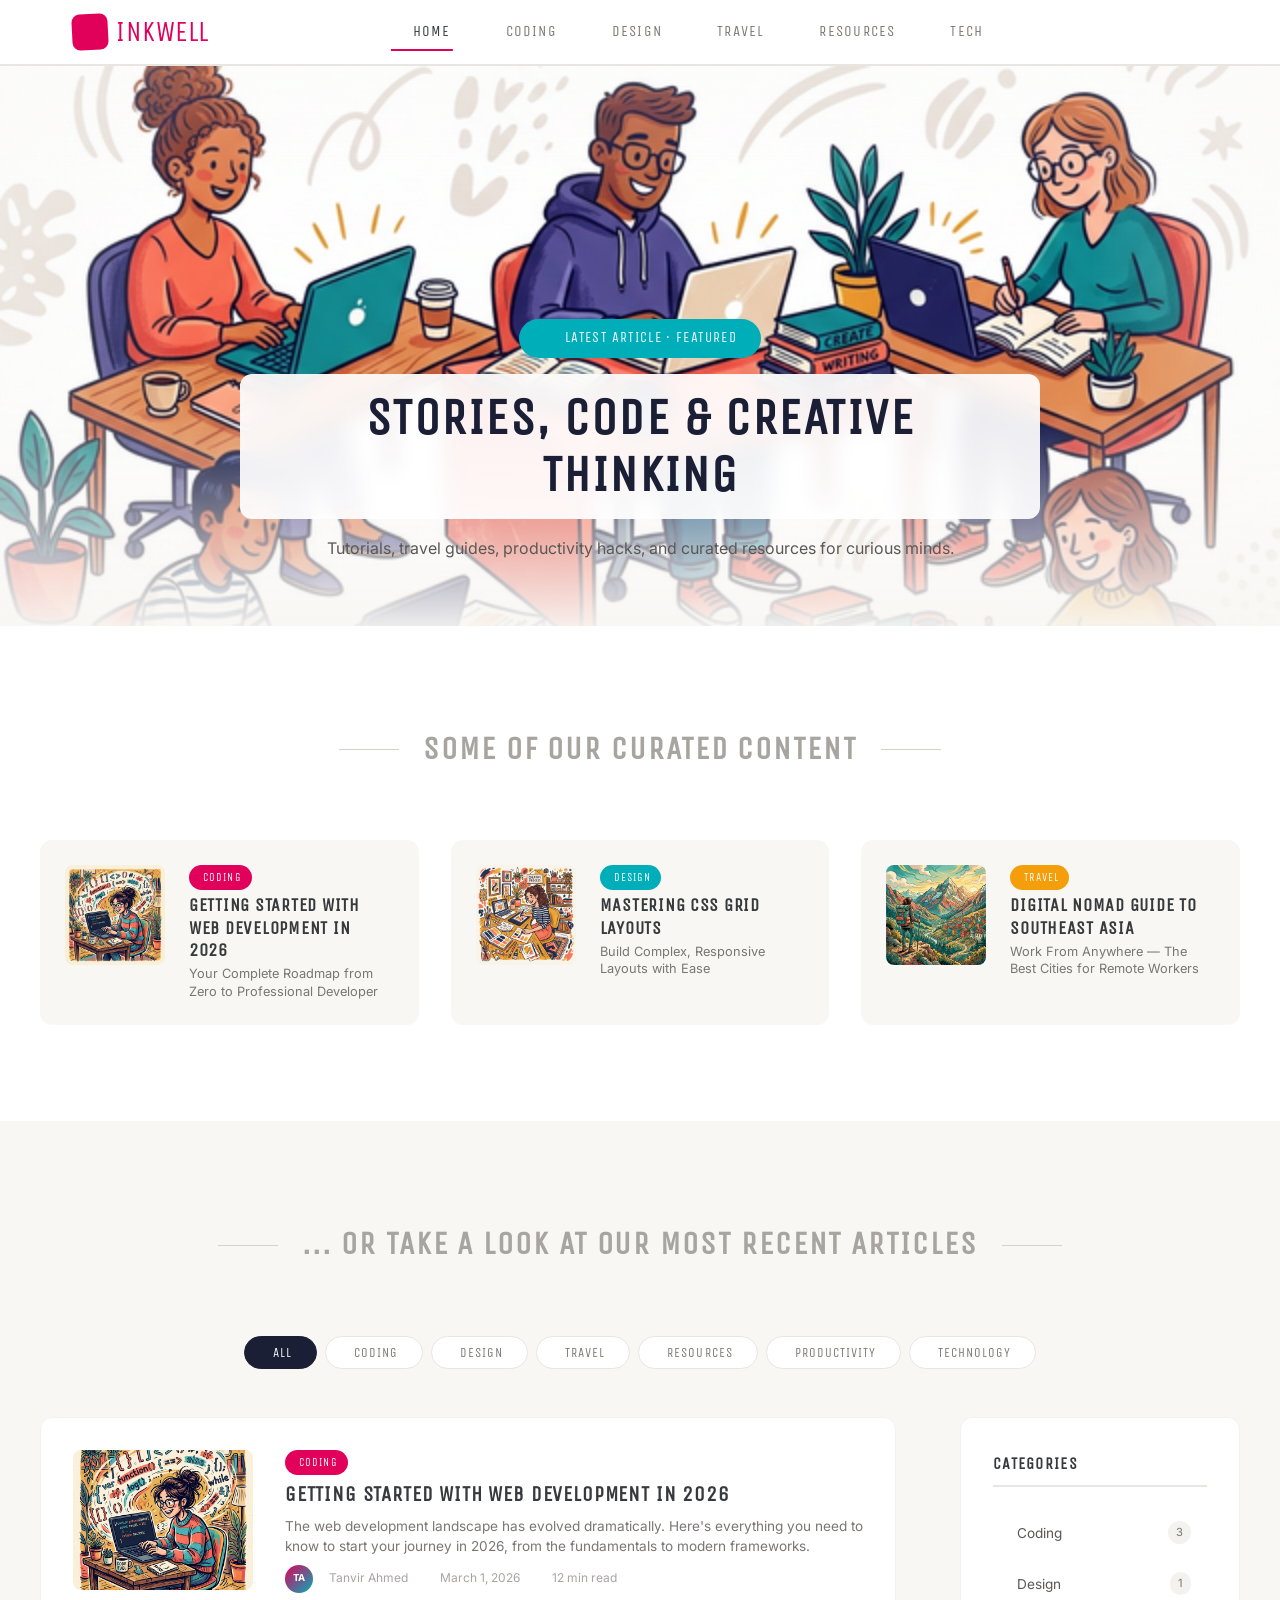
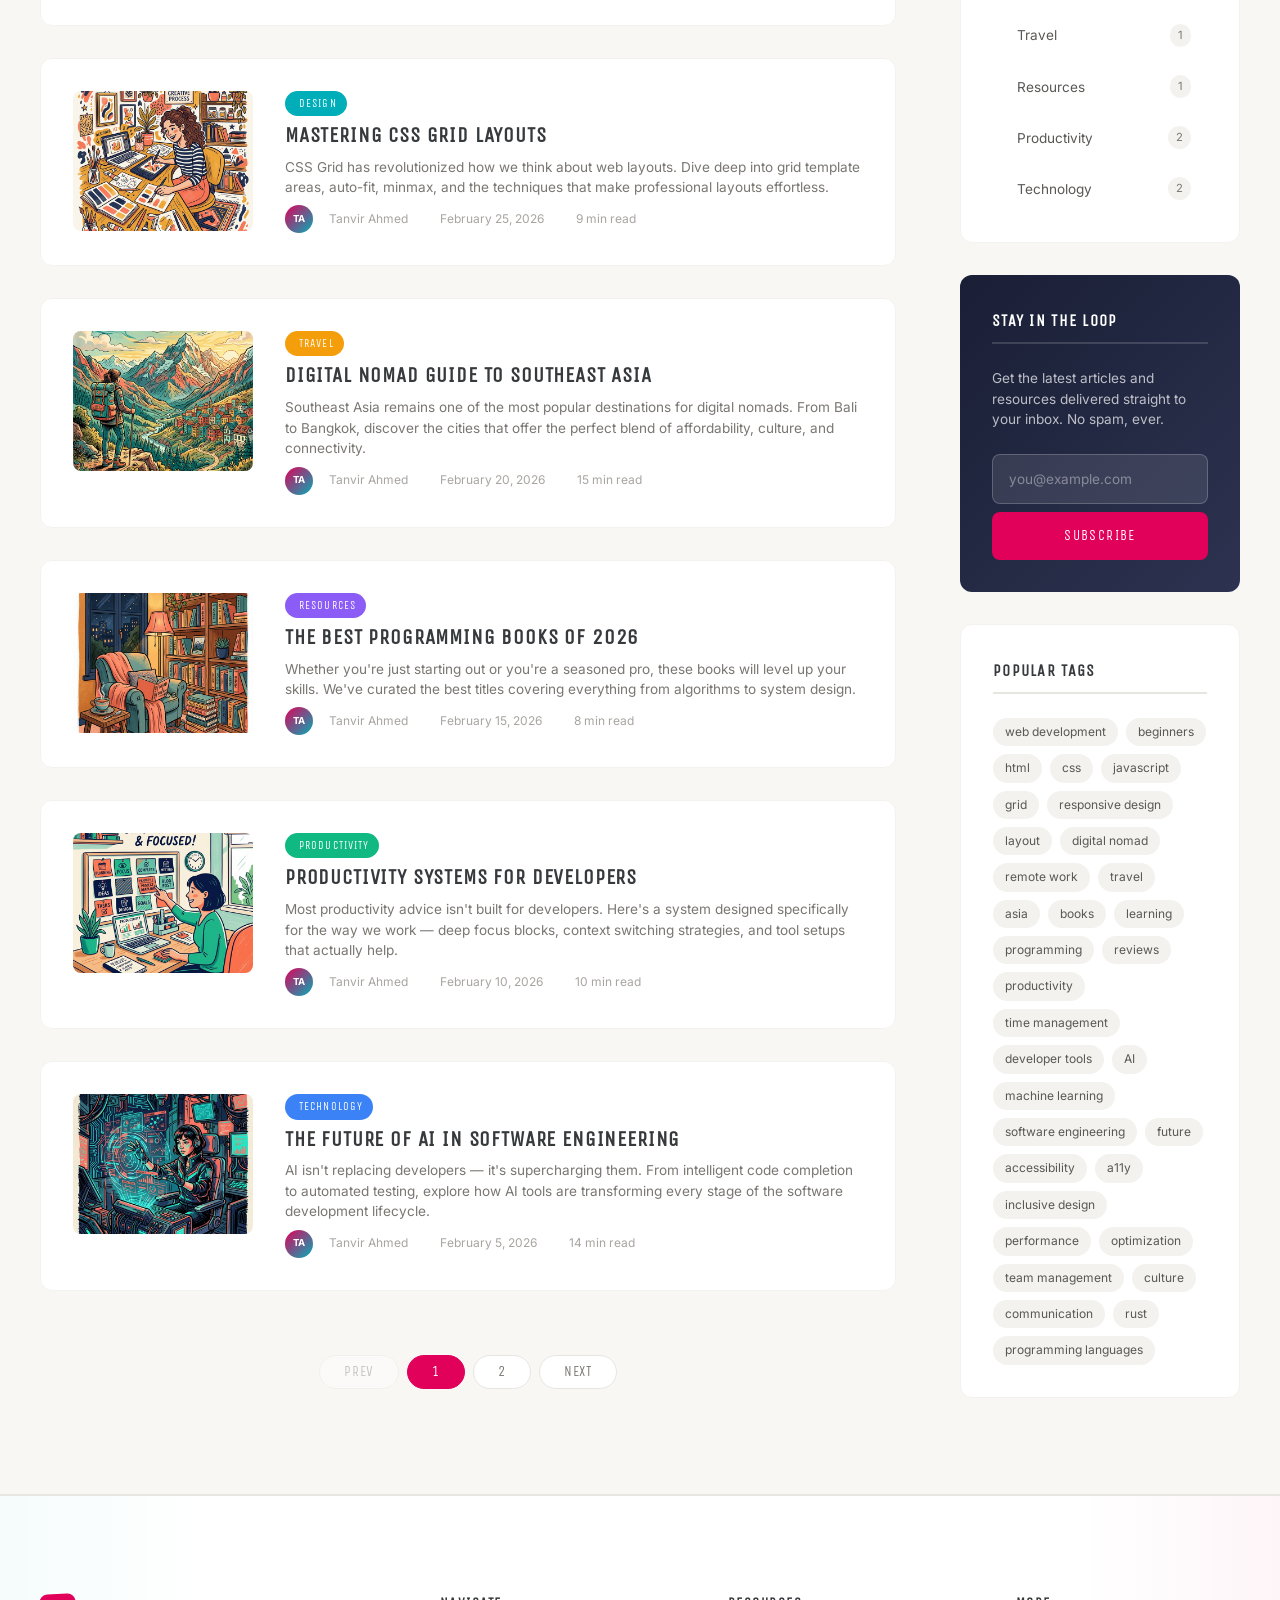
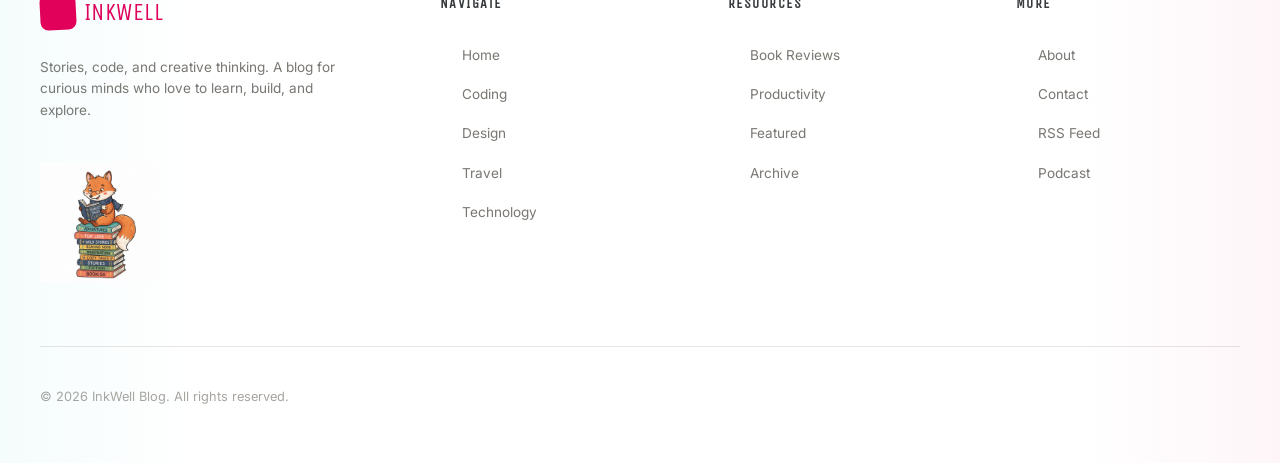
==== index.html @ 8fa5e1f5 "feat: scaffold new blog project, adding core files, assets, configuration, and initial markdown post" ====
<!DOCTYPE html>
<html lang="en">
<head>
  <meta charset="UTF-8">
  <meta name="viewport" content="width=device-width, initial-scale=1.0">
  <title>InkWell — Stories, Code & Creative Thinking</title>
  <meta name="description" content="A blog about web development, design, technology, and the creative life. Dive into tutorials, travel guides, productivity hacks, and curated resources.">
  <meta name="author" content="Tanvir Ahmed">
  
  <!-- Open Graph -->
  <meta property="og:title" content="InkWell — Stories, Code & Creative Thinking">
  <meta property="og:description" content="A blog about web development, design, technology, and the creative life.">
  <meta property="og:type" content="website">
  <meta property="og:image" content="assets/images/hero-illustration.png">

  <!-- Fonts -->
  <link rel="preconnect" href="https://fonts.googleapis.com">
  <link rel="preconnect" href="https://fonts.gstatic.com" crossorigin>

  <!-- Lucide Icons -->
  <script src="https://unpkg.com/lucide@latest"></script>

  <!-- Styles -->
  <link rel="stylesheet" href="css/style.css">
</head>
<body>

  <!-- Reading Progress Bar -->
  <div class="reading-progress" id="reading-progress"></div>

  <!-- Skip Navigation -->
  <a href="#main-content" class="skip-nav">Skip to content</a>

  <!-- ================================================================
       HEADER
       ================================================================ -->
  <header class="site-header" id="site-header">
    <div class="header-inner">
      <!-- Logo -->
      <a href="#" class="logo" aria-label="InkWell Home">
        <span class="logo-icon"><i data-lucide="pen-tool" style="width:18px;height:18px;"></i></span>
        InkWell
      </a>

      <!-- Desktop Navigation -->
      <nav class="main-nav" id="main-nav" aria-label="Main navigation">
        <a href="#" class="nav-link active" data-nav="home">
          <i data-lucide="home" style="width:15px;height:15px;"></i>
          Home
        </a>
        <a href="#" class="nav-link" data-nav="coding">
          <i data-lucide="code-2" style="width:15px;height:15px;"></i>
          Coding
        </a>
        <a href="#" class="nav-link" data-nav="design">
          <i data-lucide="palette" style="width:15px;height:15px;"></i>
          Design
        </a>
        <a href="#" class="nav-link" data-nav="travel">
          <i data-lucide="map-pin" style="width:15px;height:15px;"></i>
          Travel
        </a>
        <a href="#" class="nav-link" data-nav="resources">
          <i data-lucide="book-open" style="width:15px;height:15px;"></i>
          Resources
        </a>
        <a href="#" class="nav-link" data-nav="technology">
          <i data-lucide="cpu" style="width:15px;height:15px;"></i>
          Tech
        </a>
      </nav>

      <!-- Actions -->
      <div class="header-actions">
        <button class="search-toggle" id="search-toggle" aria-label="Search articles">
          <i data-lucide="search" style="width:18px;height:18px;"></i>
        </button>

        <!-- Mobile Menu -->
        <button class="mobile-menu-toggle" id="mobile-menu-toggle" aria-label="Toggle menu">
          <span></span>
          <span></span>
          <span></span>
        </button>
      </div>
    </div>
  </header>

  <!-- ================================================================
       SEARCH OVERLAY
       ================================================================ -->
  <div class="search-overlay" id="search-overlay">
    <button class="search-close" id="search-close" aria-label="Close search">
      <i data-lucide="x" style="width:24px;height:24px;"></i>
    </button>

    <div class="search-container">
      <div class="search-input-wrapper">
        <i data-lucide="search"></i>
        <input 
          type="text" 
          class="search-input" 
          id="search-input"
          placeholder="Search articles..."
          autocomplete="off"
        >
      </div>
      <div class="search-results" id="search-results"></div>
      <p class="search-hint">
        Press <kbd>Ctrl</kbd> + <kbd>K</kbd> to search anytime · <kbd>Esc</kbd> to close
      </p>
    </div>
  </div>

  <!-- ================================================================
       MAIN CONTENT
       ================================================================ -->
  <main id="main-content">

    <!-- ────────── HERO SECTION ────────── -->
    <section class="hero" id="hero-section">
      <div class="hero-image-wrapper">
        <img src="assets/images/hero-illustration.png" alt="InkWell Blog Hero Illustration" id="hero-image">
      </div>
      <div class="hero-content">
        <div class="hero-badge">
          <i data-lucide="sparkles" style="width:14px;height:14px;"></i>
          Latest Article · Featured
        </div>
        <h1 class="hero-title" id="hero-title">Stories, Code & Creative Thinking</h1>
        <p class="hero-subtitle" id="hero-subtitle">Tutorials, travel guides, productivity hacks, and curated resources for curious minds.</p>
      </div>
    </section>

    <!-- ────────── HOME VIEW ────────── -->
    <div id="home-view">

      <!-- Curated / Featured Section -->
      <section class="curated-section reveal">
        <div class="section-header">
          <h2 class="section-title">Some of Our Curated Content</h2>
        </div>
        <div class="featured-grid" id="featured-grid">
          <!-- Rendered by JS -->
        </div>
      </section>

      <!-- Articles Section -->
      <section class="articles-section" id="articles-section">
        <div class="section-header">
          <h2 class="section-title">... Or Take a Look at Our Most Recent Articles</h2>
        </div>

        <!-- Category Filters -->
        <div class="category-filters" id="category-filters">
          <!-- Rendered by JS -->
        </div>

        <div class="articles-layout">
          <!-- Article List -->
          <div>
            <div class="articles-list" id="articles-list">
              <!-- Rendered by JS -->
            </div>
            <div class="pagination" id="pagination">
              <!-- Rendered by JS -->
            </div>
          </div>

          <!-- Sidebar -->
          <aside class="sidebar">
            <!-- Categories Widget -->
            <div class="sidebar-widget">
              <h3 class="sidebar-widget-title">Categories</h3>
              <div class="sidebar-categories" id="sidebar-categories">
                <!-- Rendered by JS -->
              </div>
            </div>

            <!-- Newsletter Widget -->
            <div class="sidebar-widget newsletter-widget">
              <h3 class="sidebar-widget-title">Stay in the Loop</h3>
              <p>Get the latest articles and resources delivered straight to your inbox. No spam, ever.</p>
              <form class="newsletter-form" onsubmit="event.preventDefault(); this.querySelector('button').textContent='SUBSCRIBED ✓'; this.querySelector('button').style.background='var(--teal)';">
                <input type="email" class="newsletter-input" placeholder="you@example.com" required>
                <button type="submit" class="newsletter-btn">Subscribe</button>
              </form>
            </div>

            <!-- Tags Widget -->
            <div class="sidebar-widget">
              <h3 class="sidebar-widget-title">Popular Tags</h3>
              <div class="sidebar-tags" id="sidebar-tags">
                <!-- Rendered by JS -->
              </div>
            </div>
          </aside>
        </div>
      </section>

    </div>

    <!-- ────────── POST VIEW ────────── -->
    <div class="post-view" id="post-view">
      <div class="post-hero">
        <img id="post-hero-img" src="" alt="">
      </div>

      <div class="post-header">
        <span class="category-badge" id="post-category" data-category=""></span>
        <h1 class="post-title" id="post-title"></h1>
        <p class="post-subtitle" id="post-subtitle"></p>
        <div class="post-meta">
          <div class="author-avatar" id="post-author-avatar"></div>
          <span id="post-author"></span>
          <span><i data-lucide="calendar" style="width:14px;height:14px;"></i> <span id="post-date"></span></span>
          <span><i data-lucide="clock" style="width:14px;height:14px;"></i> <span id="post-read-time"></span></span>
        </div>
      </div>

      <article class="post-body" id="post-body">
        <!-- Rendered from Markdown by JS -->
      </article>

      <button class="back-to-articles" onclick="window.location.hash=''; window.scrollTo({top:0});">
        <i data-lucide="arrow-left" style="width:16px;height:16px;"></i>
        Back to All Articles
      </button>
    </div>

  </main>

  <!-- ================================================================
       FOOTER
       ================================================================ -->
  <footer class="site-footer">
    <div class="footer-inner">
      <!-- Brand Column -->
      <div class="footer-brand">
        <a href="#" class="logo">
          <span class="logo-icon"><i data-lucide="pen-tool" style="width:18px;height:18px;"></i></span>
          InkWell
        </a>
        <p>Stories, code, and creative thinking. A blog for curious minds who love to learn, build, and explore.</p>
        <img src="assets/images/mascot.png" alt="InkWell Mascot" class="footer-mascot">
      </div>

      <!-- Links -->
      <div class="footer-column">
        <h3>Navigate</h3>
        <ul>
          <li><a href="#"><i data-lucide="home" style="width:14px;height:14px;"></i> Home</a></li>
          <li><a href="#"><i data-lucide="code-2" style="width:14px;height:14px;"></i> Coding</a></li>
          <li><a href="#"><i data-lucide="palette" style="width:14px;height:14px;"></i> Design</a></li>
          <li><a href="#"><i data-lucide="map-pin" style="width:14px;height:14px;"></i> Travel</a></li>
          <li><a href="#"><i data-lucide="cpu" style="width:14px;height:14px;"></i> Technology</a></li>
        </ul>
      </div>

      <div class="footer-column">
        <h3>Resources</h3>
        <ul>
          <li><a href="#"><i data-lucide="book-open" style="width:14px;height:14px;"></i> Book Reviews</a></li>
          <li><a href="#"><i data-lucide="zap" style="width:14px;height:14px;"></i> Productivity</a></li>
          <li><a href="#"><i data-lucide="star" style="width:14px;height:14px;"></i> Featured</a></li>
          <li><a href="#"><i data-lucide="archive" style="width:14px;height:14px;"></i> Archive</a></li>
        </ul>
      </div>

      <div class="footer-column">
        <h3>More</h3>
        <ul>
          <li><a href="#"><i data-lucide="user" style="width:14px;height:14px;"></i> About</a></li>
          <li><a href="#"><i data-lucide="mail" style="width:14px;height:14px;"></i> Contact</a></li>
          <li><a href="#"><i data-lucide="rss" style="width:14px;height:14px;"></i> RSS Feed</a></li>
          <li><a href="#"><i data-lucide="headphones" style="width:14px;height:14px;"></i> Podcast</a></li>
        </ul>
      </div>
    </div>

    <div class="footer-bottom">
      <span>© 2026 InkWell Blog. All rights reserved.</span>
      <div class="footer-social">
        <a href="#" aria-label="Twitter"><i data-lucide="twitter" style="width:18px;height:18px;"></i></a>
        <a href="#" aria-label="GitHub"><i data-lucide="github" style="width:18px;height:18px;"></i></a>
        <a href="#" aria-label="YouTube"><i data-lucide="youtube" style="width:18px;height:18px;"></i></a>
        <a href="#" aria-label="RSS Feed"><i data-lucide="rss" style="width:18px;height:18px;"></i></a>
      </div>
    </div>
  </footer>

  <!-- App Script -->
  <script src="js/app.js"></script>
</body>
</html>
---- css/style.css ----
/* ==========================================================================
   InkWell Blog — Core Design System
   Inspired by Tofugu.com — Editorial, Playful, & Premium
   ========================================================================== */

/* ---------- Fonts ---------- */
@import url('https://fonts.googleapis.com/css2?family=Unica+One&family=Lora:ital,wght@0,400;0,500;0,600;0,700;1,400;1,500&family=Inter:wght@300;400;500;600;700&display=swap');

/* ---------- CSS Custom Properties ---------- */
:root {
  /* Brand Colors */
  --pink:       #e1005a;
  --pink-light: #ff4d8d;
  --teal:       #00aeb9;
  --teal-dark:  #008c95;
  --navy:       #1a1f36;
  --navy-light: #2d3250;

  /* Neutrals */
  --white:      #ffffff;
  --off-white:  #f8f7f4;
  --cream:      #faf9f6;
  --gray-100:   #f3f2ef;
  --gray-200:   #e8e6e1;
  --gray-300:   #d4d2cc;
  --gray-400:   #a8a5a0;
  --gray-500:   #7a7772;
  --gray-600:   #5a5855;
  --gray-700:   #3a3835;
  --text:       #373a3c;

  /* Category Colors */
  --cat-coding:       #e1005a;
  --cat-design:       #00aeb9;
  --cat-travel:       #f59e0b;
  --cat-resources:    #8b5cf6;
  --cat-productivity: #10b981;
  --cat-technology:   #3b82f6;

  /* Typography */
  --font-display: 'Unica One', 'Impact', sans-serif;
  --font-body:    'Lora', 'Georgia', serif;
  --font-ui:      'Inter', -apple-system, sans-serif;

  /* Spacing */
  --space-xs:  0.25rem;
  --space-sm:  0.5rem;
  --space-md:  1rem;
  --space-lg:  1.5rem;
  --space-xl:  2rem;
  --space-2xl: 3rem;
  --space-3xl: 4rem;
  --space-4xl: 6rem;

  /* Layout */
  --max-width:     1200px;
  --max-width-sm:  800px;
  --sidebar-width: 280px;

  /* Transitions */
  --ease-out:   cubic-bezier(0.25, 0.46, 0.45, 0.94);
  --ease-spring: cubic-bezier(0.34, 1.56, 0.64, 1);

  /* Shadows */
  --shadow-sm:  0 1px 2px rgba(0,0,0,0.05);
  --shadow-md:  0 4px 12px rgba(0,0,0,0.08);
  --shadow-lg:  0 8px 30px rgba(0,0,0,0.12);
  --shadow-xl:  0 20px 60px rgba(0,0,0,0.15);

  /* Border Radius */
  --radius-sm: 4px;
  --radius-md: 8px;
  --radius-lg: 12px;
  --radius-xl: 20px;
  --radius-full: 9999px;
}

/* ---------- Reset & Base ---------- */
*,
*::before,
*::after {
  margin: 0;
  padding: 0;
  box-sizing: border-box;
}

html {
  scroll-behavior: smooth;
  font-size: 16px;
  -webkit-font-smoothing: antialiased;
  -moz-osx-font-smoothing: grayscale;
}

body {
  font-family: var(--font-body);
  color: var(--text);
  background: var(--off-white);
  line-height: 1.7;
  overflow-x: hidden;
}

img {
  max-width: 100%;
  height: auto;
  display: block;
}

a {
  color: inherit;
  text-decoration: none;
}

ul, ol {
  list-style: none;
}

button {
  font-family: inherit;
  cursor: pointer;
  border: none;
  background: none;
}

::selection {
  background: var(--pink);
  color: var(--white);
}

/* ---------- Reading Progress Bar ---------- */
.reading-progress {
  position: fixed;
  top: 0;
  left: 0;
  width: 0;
  height: 3px;
  background: linear-gradient(90deg, var(--pink), var(--pink-light));
  z-index: 10000;
  transition: width 0.1s linear;
}

/* ---------- Skip Navigation ---------- */
.skip-nav {
  position: absolute;
  top: -100%;
  left: var(--space-md);
  padding: var(--space-sm) var(--space-md);
  background: var(--navy);
  color: var(--white);
  font-family: var(--font-ui);
  font-size: 0.875rem;
  border-radius: var(--radius-md);
  z-index: 10001;
  transition: top 0.3s var(--ease-out);
}
.skip-nav:focus {
  top: var(--space-md);
}

/* ==========================================================================
   HEADER & NAVIGATION
   ========================================================================== */
.site-header {
  position: sticky;
  top: 0;
  z-index: 1000;
  background: var(--white);
  border-bottom: 2px solid var(--gray-200);
  transition: box-shadow 0.3s var(--ease-out), background 0.3s;
}

.site-header.scrolled {
  box-shadow: var(--shadow-md);
}

.header-inner {
  max-width: var(--max-width);
  margin: 0 auto;
  display: flex;
  align-items: center;
  justify-content: space-between;
  padding: 0 var(--space-xl);
  height: 64px;
}

/* Logo */
.logo {
  display: flex;
  align-items: center;
  gap: var(--space-sm);
  font-family: var(--font-display);
  font-size: 1.75rem;
  letter-spacing: 0.02em;
  color: var(--pink);
  text-transform: uppercase;
  transition: transform 0.3s var(--ease-spring);
}

.logo:hover {
  transform: scale(1.05);
}

.logo-icon {
  width: 36px;
  height: 36px;
  background: var(--pink);
  color: var(--white);
  display: flex;
  align-items: center;
  justify-content: center;
  border-radius: var(--radius-md);
  font-size: 1.1rem;
  transform: rotate(-3deg);
}

/* Desktop Navigation */
.main-nav {
  display: flex;
  align-items: center;
  gap: var(--space-xs);
}

.nav-link {
  display: flex;
  align-items: center;
  gap: var(--space-xs);
  padding: var(--space-sm) var(--space-md);
  font-family: var(--font-display);
  font-size: 0.95rem;
  letter-spacing: 0.08em;
  text-transform: uppercase;
  color: var(--gray-500);
  border-radius: var(--radius-md);
  transition: all 0.25s var(--ease-out);
  position: relative;
}

.nav-link::after {
  content: '';
  position: absolute;
  bottom: 2px;
  left: 50%;
  transform: translateX(-50%) scaleX(0);
  width: 70%;
  height: 2px;
  background: var(--pink);
  transition: transform 0.3s var(--ease-out);
}

.nav-link:hover,
.nav-link.active {
  color: var(--text);
}

.nav-link:hover::after,
.nav-link.active::after {
  transform: translateX(-50%) scaleX(1);
}

.nav-link i {
  font-size: 1rem;
  opacity: 0.6;
}

/* Header Actions */
.header-actions {
  display: flex;
  align-items: center;
  gap: var(--space-sm);
}

.search-toggle,
.theme-toggle {
  width: 40px;
  height: 40px;
  display: flex;
  align-items: center;
  justify-content: center;
  border-radius: var(--radius-full);
  color: var(--gray-500);
  transition: all 0.25s var(--ease-out);
}

.search-toggle:hover,
.theme-toggle:hover {
  background: var(--gray-100);
  color: var(--text);
}

/* Mobile Menu Toggle */
.mobile-menu-toggle {
  display: none;
  width: 40px;
  height: 40px;
  flex-direction: column;
  align-items: center;
  justify-content: center;
  gap: 5px;
  cursor: pointer;
}

.mobile-menu-toggle span {
  width: 22px;
  height: 2px;
  background: var(--text);
  border-radius: 2px;
  transition: all 0.3s var(--ease-out);
}

.mobile-menu-toggle.active span:nth-child(1) {
  transform: rotate(45deg) translate(5px, 5px);
}
.mobile-menu-toggle.active span:nth-child(2) {
  opacity: 0;
}
.mobile-menu-toggle.active span:nth-child(3) {
  transform: rotate(-45deg) translate(5px, -5px);
}

/* ==========================================================================
   SEARCH OVERLAY
   ========================================================================== */
.search-overlay {
  position: fixed;
  inset: 0;
  background: rgba(26, 31, 54, 0.92);
  backdrop-filter: blur(20px);
  z-index: 9999;
  display: flex;
  align-items: flex-start;
  justify-content: center;
  padding-top: 15vh;
  opacity: 0;
  visibility: hidden;
  transition: all 0.4s var(--ease-out);
}

.search-overlay.active {
  opacity: 1;
  visibility: visible;
}

.search-container {
  width: 90%;
  max-width: 640px;
  transform: translateY(30px);
  transition: transform 0.4s var(--ease-spring);
}

.search-overlay.active .search-container {
  transform: translateY(0);
}

.search-input-wrapper {
  position: relative;
}

.search-input-wrapper i {
  position: absolute;
  left: var(--space-xl);
  top: 50%;
  transform: translateY(-50%);
  color: var(--gray-400);
  font-size: 1.3rem;
}

.search-input {
  width: 100%;
  padding: var(--space-lg) var(--space-lg) var(--space-lg) 3.5rem;
  font-family: var(--font-display);
  font-size: 1.5rem;
  letter-spacing: 0.03em;
  color: var(--white);
  background: rgba(255, 255, 255, 0.1);
  border: 2px solid rgba(255, 255, 255, 0.2);
  border-radius: var(--radius-xl);
  outline: none;
  transition: all 0.3s var(--ease-out);
}

.search-input::placeholder {
  color: rgba(255, 255, 255, 0.4);
  text-transform: uppercase;
}

.search-input:focus {
  border-color: var(--teal);
  background: rgba(255, 255, 255, 0.15);
}

.search-close {
  position: absolute;
  top: var(--space-xl);
  right: var(--space-xl);
  width: 48px;
  height: 48px;
  display: flex;
  align-items: center;
  justify-content: center;
  color: var(--white);
  font-size: 1.5rem;
  border-radius: var(--radius-full);
  transition: all 0.3s var(--ease-out);
}

.search-close:hover {
  background: rgba(255, 255, 255, 0.1);
  transform: rotate(90deg);
}

.search-results {
  margin-top: var(--space-lg);
  max-height: 50vh;
  overflow-y: auto;
}

.search-result-item {
  display: flex;
  gap: var(--space-lg);
  padding: var(--space-lg);
  border-radius: var(--radius-lg);
  cursor: pointer;
  transition: all 0.25s var(--ease-out);
}

.search-result-item:hover {
  background: rgba(255, 255, 255, 0.08);
}

.search-result-item img {
  width: 80px;
  height: 60px;
  object-fit: cover;
  border-radius: var(--radius-md);
  flex-shrink: 0;
}

.search-result-info h3 {
  font-family: var(--font-display);
  font-size: 1.1rem;
  color: var(--white);
  text-transform: uppercase;
  letter-spacing: 0.04em;
  margin-bottom: var(--space-xs);
}

.search-result-info p {
  font-family: var(--font-ui);
  font-size: 0.8rem;
  color: rgba(255, 255, 255, 0.5);
  line-height: 1.4;
}

.search-hint {
  text-align: center;
  color: rgba(255, 255, 255, 0.3);
  font-family: var(--font-ui);
  font-size: 0.85rem;
  margin-top: var(--space-xl);
}

.search-hint kbd {
  padding: 2px 8px;
  background: rgba(255, 255, 255, 0.1);
  border-radius: var(--radius-sm);
  font-size: 0.75rem;
}

/* ==========================================================================
   HERO SECTION
   ========================================================================== */
.hero {
  position: relative;
  overflow: hidden;
  background: var(--white);
}

.hero-image-wrapper {
  position: relative;
  width: 100%;
  max-height: 560px;
  overflow: hidden;
}

.hero-image-wrapper img {
  width: 100%;
  height: 560px;
  object-fit: cover;
  object-position: center;
}

/* Gradient vignette overlay like Tofugu */
.hero-image-wrapper::before {
  content: '';
  position: absolute;
  inset: 0;
  background:
    linear-gradient(180deg, 
      rgba(248,247,244,0.2) 0%, 
      transparent 30%, 
      transparent 60%, 
      rgba(248,247,244,0.95) 100%
    );
  z-index: 1;
}

.hero-image-wrapper::after {
  content: '';
  position: absolute;
  inset: 0;
  background:
    linear-gradient(90deg, 
      rgba(248,247,244,0.3) 0%, 
      transparent 15%, 
      transparent 85%, 
      rgba(248,247,244,0.3) 100%
    );
  z-index: 1;
}

.hero-content {
  position: absolute;
  bottom: var(--space-3xl);
  left: 50%;
  transform: translateX(-50%);
  z-index: 2;
  text-align: center;
  width: 90%;
  max-width: 800px;
}

.hero-badge {
  display: inline-flex;
  align-items: center;
  gap: var(--space-sm);
  padding: var(--space-sm) var(--space-lg);
  background: var(--teal);
  color: var(--white);
  font-family: var(--font-display);
  font-size: 0.85rem;
  letter-spacing: 0.1em;
  text-transform: uppercase;
  border-radius: var(--radius-full);
  margin-bottom: var(--space-md);
  animation: fadeSlideUp 0.8s var(--ease-out) 0.2s both;
}

.hero-title {
  font-family: var(--font-display);
  font-size: clamp(2rem, 5vw, 3.2rem);
  letter-spacing: 0.03em;
  text-transform: uppercase;
  color: var(--navy);
  line-height: 1.1;
  padding: var(--space-md) var(--space-xl);
  background: rgba(255, 255, 255, 0.92);
  backdrop-filter: blur(10px);
  border-radius: var(--radius-lg);
  animation: fadeSlideUp 0.8s var(--ease-out) 0.4s both;
}

.hero-subtitle {
  font-family: var(--font-ui);
  font-size: 1rem;
  color: var(--gray-600);
  margin-top: var(--space-md);
  animation: fadeSlideUp 0.8s var(--ease-out) 0.6s both;
}

/* ==========================================================================
   CURATED / FEATURED SECTION
   ========================================================================== */
.curated-section {
  padding: var(--space-4xl) var(--space-xl);
  background: var(--white);
}

.section-header {
  text-align: center;
  margin-bottom: var(--space-3xl);
}

.section-title {
  font-family: var(--font-display);
  font-size: clamp(1.5rem, 3vw, 2rem);
  text-transform: uppercase;
  letter-spacing: 0.06em;
  color: var(--gray-400);
  position: relative;
  display: inline-block;
}

.section-title::before,
.section-title::after {
  content: '';
  position: absolute;
  top: 50%;
  width: 60px;
  height: 1px;
  background: var(--gray-300);
}
.section-title::before { right: calc(100% + var(--space-lg)); }
.section-title::after  { left:  calc(100% + var(--space-lg)); }

/* Featured Cards Grid */
.featured-grid {
  display: grid;
  grid-template-columns: repeat(auto-fit, minmax(320px, 1fr));
  gap: var(--space-xl);
  max-width: var(--max-width);
  margin: 0 auto;
}

.featured-card {
  display: flex;
  gap: var(--space-lg);
  padding: var(--space-lg);
  background: var(--off-white);
  border-radius: var(--radius-lg);
  transition: all 0.35s var(--ease-out);
  cursor: pointer;
  border: 1px solid transparent;
}

.featured-card:hover {
  transform: translateY(-4px);
  box-shadow: var(--shadow-lg);
  border-color: var(--gray-200);
  background: var(--white);
}

.featured-card-image {
  width: 100px;
  height: 100px;
  border-radius: var(--radius-md);
  object-fit: cover;
  flex-shrink: 0;
}

.featured-card-content {
  display: flex;
  flex-direction: column;
  gap: var(--space-xs);
}

.category-badge {
  display: inline-flex;
  align-items: center;
  gap: 4px;
  padding: 3px 10px;
  font-family: var(--font-display);
  font-size: 0.7rem;
  letter-spacing: 0.1em;
  text-transform: uppercase;
  color: var(--white);
  border-radius: var(--radius-full);
  width: fit-content;
}

.category-badge[data-category="coding"]       { background: var(--cat-coding); }
.category-badge[data-category="design"]       { background: var(--cat-design); }
.category-badge[data-category="travel"]       { background: var(--cat-travel); }
.category-badge[data-category="resources"]    { background: var(--cat-resources); }
.category-badge[data-category="productivity"] { background: var(--cat-productivity); }
.category-badge[data-category="technology"]   { background: var(--cat-technology); }

.featured-card-title {
  font-family: var(--font-display);
  font-size: 1.15rem;
  text-transform: uppercase;
  letter-spacing: 0.04em;
  color: var(--text);
  line-height: 1.2;
}

.featured-card-subtitle {
  font-family: var(--font-ui);
  font-size: 0.8rem;
  color: var(--gray-500);
  line-height: 1.4;
}

/* ==========================================================================
   ARTICLE LIST
   ========================================================================== */
.articles-section {
  padding: var(--space-4xl) var(--space-xl);
  background: var(--off-white);
}

.articles-layout {
  max-width: var(--max-width);
  margin: 0 auto;
  display: grid;
  grid-template-columns: 1fr 280px;
  gap: var(--space-3xl);
}

/* Category Filter Bar */
.category-filters {
  display: flex;
  flex-wrap: wrap;
  gap: var(--space-sm);
  margin-bottom: var(--space-2xl);
  justify-content: center;
}

.category-filter {
  display: flex;
  align-items: center;
  gap: var(--space-xs);
  padding: var(--space-sm) var(--space-lg);
  font-family: var(--font-display);
  font-size: 0.8rem;
  letter-spacing: 0.08em;
  text-transform: uppercase;
  color: var(--gray-500);
  background: var(--white);
  border: 1px solid var(--gray-200);
  border-radius: var(--radius-full);
  cursor: pointer;
  transition: all 0.25s var(--ease-out);
}

.category-filter:hover {
  border-color: var(--gray-400);
  color: var(--text);
}

.category-filter.active {
  background: var(--navy);
  color: var(--white);
  border-color: var(--navy);
}

/* Article Cards */
.articles-list {
  display: flex;
  flex-direction: column;
  gap: var(--space-xl);
}

.article-card {
  display: flex;
  gap: var(--space-xl);
  padding: var(--space-xl);
  background: var(--white);
  border-radius: var(--radius-lg);
  transition: all 0.35s var(--ease-out);
  cursor: pointer;
  border: 1px solid var(--gray-100);
  opacity: 0;
  transform: translateY(20px);
  animation: cardReveal 0.6s var(--ease-out) forwards;
}

.article-card:hover {
  transform: translateY(-3px);
  box-shadow: var(--shadow-lg);
  border-color: var(--gray-200);
}

.article-card-image {
  width: 180px;
  height: 140px;
  border-radius: var(--radius-md);
  object-fit: cover;
  flex-shrink: 0;
}

.article-card-content {
  display: flex;
  flex-direction: column;
  gap: var(--space-sm);
  flex: 1;
}

.article-card-title {
  font-family: var(--font-display);
  font-size: 1.3rem;
  text-transform: uppercase;
  letter-spacing: 0.04em;
  color: var(--text);
  line-height: 1.2;
  transition: color 0.25s;
}

.article-card:hover .article-card-title {
  color: var(--pink);
}

.article-card-subtitle {
  font-family: var(--font-ui);
  font-size: 0.85rem;
  color: var(--gray-500);
  line-height: 1.5;
}

.article-card-meta {
  display: flex;
  align-items: center;
  gap: var(--space-md);
  font-family: var(--font-ui);
  font-size: 0.75rem;
  color: var(--gray-400);
  margin-top: auto;
}

.article-card-meta .author-avatar {
  width: 28px;
  height: 28px;
  border-radius: var(--radius-full);
  background: linear-gradient(135deg, var(--pink), var(--teal));
  display: flex;
  align-items: center;
  justify-content: center;
  color: var(--white);
  font-family: var(--font-ui);
  font-size: 0.6rem;
  font-weight: 700;
  flex-shrink: 0;
}

.article-card-meta span {
  display: flex;
  align-items: center;
  gap: 4px;
}

/* Sidebar */
.sidebar {
  display: flex;
  flex-direction: column;
  gap: var(--space-xl);
}

.sidebar-widget {
  background: var(--white);
  border-radius: var(--radius-lg);
  padding: var(--space-xl);
  border: 1px solid var(--gray-100);
}

.sidebar-widget-title {
  font-family: var(--font-display);
  font-size: 1rem;
  text-transform: uppercase;
  letter-spacing: 0.08em;
  color: var(--text);
  margin-bottom: var(--space-lg);
  padding-bottom: var(--space-sm);
  border-bottom: 2px solid var(--gray-200);
}

/* Categories Widget */
.sidebar-categories {
  display: flex;
  flex-direction: column;
  gap: var(--space-sm);
}

.sidebar-cat-item {
  display: flex;
  align-items: center;
  justify-content: space-between;
  padding: var(--space-sm) var(--space-md);
  border-radius: var(--radius-md);
  font-family: var(--font-ui);
  font-size: 0.85rem;
  color: var(--gray-600);
  cursor: pointer;
  transition: all 0.25s var(--ease-out);
}

.sidebar-cat-item:hover {
  background: var(--gray-100);
  color: var(--text);
}

.sidebar-cat-item i {
  font-size: 1rem;
  margin-right: var(--space-sm);
}

.sidebar-cat-count {
  font-size: 0.7rem;
  padding: 2px 8px;
  background: var(--gray-100);
  border-radius: var(--radius-full);
  color: var(--gray-500);
}

/* Newsletter Widget */
.newsletter-widget {
  background: linear-gradient(135deg, var(--navy), var(--navy-light));
  color: var(--white);
  border: none;
}

.newsletter-widget .sidebar-widget-title {
  color: var(--white);
  border-bottom-color: rgba(255,255,255,0.15);
}

.newsletter-widget p {
  font-family: var(--font-ui);
  font-size: 0.85rem;
  color: rgba(255,255,255,0.7);
  line-height: 1.5;
  margin-bottom: var(--space-lg);
}

.newsletter-form {
  display: flex;
  flex-direction: column;
  gap: var(--space-sm);
}

.newsletter-input {
  width: 100%;
  padding: var(--space-md);
  font-family: var(--font-ui);
  font-size: 0.85rem;
  color: var(--white);
  background: rgba(255,255,255,0.1);
  border: 1px solid rgba(255,255,255,0.2);
  border-radius: var(--radius-md);
  outline: none;
  transition: all 0.3s;
}

.newsletter-input::placeholder {
  color: rgba(255,255,255,0.4);
}

.newsletter-input:focus {
  border-color: var(--teal);
  background: rgba(255,255,255,0.15);
}

.newsletter-btn {
  padding: var(--space-md);
  font-family: var(--font-display);
  font-size: 0.85rem;
  letter-spacing: 0.1em;
  text-transform: uppercase;
  color: var(--white);
  background: var(--pink);
  border-radius: var(--radius-md);
  transition: all 0.3s var(--ease-out);
}

.newsletter-btn:hover {
  background: var(--pink-light);
  transform: translateY(-2px);
  box-shadow: 0 4px 15px rgba(225, 0, 90, 0.4);
}

/* Tags Widget */
.sidebar-tags {
  display: flex;
  flex-wrap: wrap;
  gap: var(--space-sm);
}

.sidebar-tag {
  padding: 4px 12px;
  font-family: var(--font-ui);
  font-size: 0.75rem;
  color: var(--gray-600);
  background: var(--gray-100);
  border-radius: var(--radius-full);
  transition: all 0.25s;
  cursor: pointer;
}

.sidebar-tag:hover {
  background: var(--navy);
  color: var(--white);
}

/* ==========================================================================
   ARTICLE POST VIEW
   ========================================================================== */
.post-view {
  display: none;
}

.post-view.active {
  display: block;
}

.post-hero {
  position: relative;
  max-height: 400px;
  overflow: hidden;
}

.post-hero img {
  width: 100%;
  height: 400px;
  object-fit: cover;
}

.post-hero::after {
  content: '';
  position: absolute;
  inset: 0;
  background: linear-gradient(180deg, transparent 40%, rgba(248,247,244,1) 100%);
}

.post-header {
  max-width: var(--max-width-sm);
  margin: -80px auto 0;
  padding: 0 var(--space-xl);
  position: relative;
  z-index: 2;
}

.post-header .category-badge {
  margin-bottom: var(--space-md);
}

.post-title {
  font-family: var(--font-display);
  font-size: clamp(2rem, 5vw, 3rem);
  text-transform: uppercase;
  letter-spacing: 0.03em;
  color: var(--navy);
  line-height: 1.1;
  margin-bottom: var(--space-md);
}

.post-subtitle {
  font-family: var(--font-ui);
  font-size: 1.1rem;
  color: var(--gray-500);
  margin-bottom: var(--space-xl);
}

.post-meta {
  display: flex;
  align-items: center;
  gap: var(--space-lg);
  font-family: var(--font-ui);
  font-size: 0.85rem;
  color: var(--gray-500);
  padding-bottom: var(--space-xl);
  border-bottom: 1px solid var(--gray-200);
}

.post-meta .author-avatar {
  width: 40px;
  height: 40px;
  border-radius: var(--radius-full);
  background: linear-gradient(135deg, var(--pink), var(--teal));
  display: flex;
  align-items: center;
  justify-content: center;
  color: var(--white);
  font-weight: 700;
  font-size: 0.8rem;
  flex-shrink: 0;
}

/* Post Body — Markdown Rendered Content */
.post-body {
  max-width: var(--max-width-sm);
  margin: var(--space-3xl) auto;
  padding: 0 var(--space-xl);
  font-family: var(--font-body);
  line-height: 1.8;
}

.post-body h1 {
  display: none; /* Hidden because we show the title in post-header */
}

.post-body h2 {
  font-family: var(--font-display);
  font-size: 1.6rem;
  text-transform: uppercase;
  letter-spacing: 0.04em;
  color: var(--navy);
  margin: var(--space-3xl) 0 var(--space-lg);
}

.post-body h3 {
  font-family: var(--font-display);
  font-size: 1.2rem;
  text-transform: uppercase;
  letter-spacing: 0.04em;
  color: var(--text);
  margin: var(--space-2xl) 0 var(--space-md);
}

.post-body p {
  margin-bottom: var(--space-lg);
  color: var(--gray-700);
}

.post-body a {
  color: var(--teal-dark);
  text-decoration: underline;
  text-decoration-color: var(--teal);
  text-underline-offset: 3px;
  transition: color 0.2s;
}

.post-body a:hover {
  color: var(--pink);
  text-decoration-color: var(--pink);
}

.post-body strong {
  font-weight: 600;
  color: var(--text);
}

.post-body em {
  font-style: italic;
}

.post-body ul,
.post-body ol {
  margin-bottom: var(--space-lg);
  padding-left: var(--space-xl);
}

.post-body ul {
  list-style: disc;
}

.post-body ol {
  list-style: decimal;
}

.post-body li {
  margin-bottom: var(--space-sm);
  color: var(--gray-700);
}

.post-body blockquote {
  margin: var(--space-2xl) 0;
  padding: var(--space-lg) var(--space-xl);
  border-left: 4px solid var(--teal);
  background: var(--gray-100);
  border-radius: 0 var(--radius-md) var(--radius-md) 0;
  font-style: italic;
  color: var(--gray-600);
}

.post-body blockquote strong {
  font-style: normal;
}

.post-body pre {
  margin: var(--space-xl) 0;
  padding: var(--space-xl);
  background: var(--navy);
  color: #e2e8f0;
  border-radius: var(--radius-lg);
  overflow-x: auto;
  font-family: 'SF Mono', 'Fira Code', 'Consolas', monospace;
  font-size: 0.85rem;
  line-height: 1.7;
  border: 1px solid var(--navy-light);
}

.post-body code {
  font-family: 'SF Mono', 'Fira Code', 'Consolas', monospace;
  font-size: 0.85em;
}

.post-body p code,
.post-body li code {
  padding: 2px 6px;
  background: var(--gray-100);
  border-radius: var(--radius-sm);
  color: var(--pink);
  font-size: 0.85em;
}

.post-body hr {
  margin: var(--space-3xl) 0;
  border: none;
  border-top: 1px solid var(--gray-200);
}

.post-body table {
  width: 100%;
  margin: var(--space-xl) 0;
  border-collapse: collapse;
  font-family: var(--font-ui);
  font-size: 0.9rem;
}

.post-body th,
.post-body td {
  padding: var(--space-md);
  text-align: left;
  border-bottom: 1px solid var(--gray-200);
}

.post-body th {
  font-weight: 600;
  color: var(--text);
  background: var(--gray-100);
}

.post-body img {
  border-radius: var(--radius-lg);
  margin: var(--space-xl) 0;
}

/* Back to articles button */
.back-to-articles {
  display: inline-flex;
  align-items: center;
  gap: var(--space-sm);
  padding: var(--space-md) var(--space-xl);
  font-family: var(--font-display);
  font-size: 0.85rem;
  letter-spacing: 0.08em;
  text-transform: uppercase;
  color: var(--gray-500);
  background: var(--white);
  border: 1px solid var(--gray-200);
  border-radius: var(--radius-full);
  cursor: pointer;
  margin: var(--space-xl) auto;
  display: flex;
  width: fit-content;
  transition: all 0.3s var(--ease-out);
}

.back-to-articles:hover {
  color: var(--pink);
  border-color: var(--pink);
  transform: translateX(-4px);
}

/* ==========================================================================
   FOOTER
   ========================================================================== */
.site-footer {
  background: var(--white);
  border-top: 2px solid var(--gray-200);
  padding: var(--space-4xl) var(--space-xl) var(--space-2xl);
  position: relative;
  overflow: hidden;
}

/* Subtle side vignettes like Tofugu */
.site-footer::before,
.site-footer::after {
  content: '';
  position: absolute;
  top: 0;
  bottom: 0;
  width: 200px;
  pointer-events: none;
}

.site-footer::before {
  left: 0;
  background: linear-gradient(90deg, rgba(0,174,185,0.04), transparent);
}

.site-footer::after {
  right: 0;
  background: linear-gradient(-90deg, rgba(225,0,90,0.04), transparent);
}

.footer-inner {
  max-width: var(--max-width);
  margin: 0 auto;
  display: grid;
  grid-template-columns: 1.5fr 1fr 1fr 1fr;
  gap: var(--space-3xl);
}

.footer-brand {
  display: flex;
  flex-direction: column;
  gap: var(--space-lg);
}

.footer-brand .logo {
  font-size: 1.5rem;
}

.footer-brand p {
  font-family: var(--font-ui);
  font-size: 0.85rem;
  color: var(--gray-500);
  line-height: 1.6;
  max-width: 300px;
}

.footer-mascot {
  width: 120px;
  height: auto;
  margin-top: var(--space-md);
  opacity: 0.9;
  transition: transform 0.5s var(--ease-spring);
}

.footer-mascot:hover {
  transform: rotate(5deg) scale(1.05);
}

.footer-column h3 {
  font-family: var(--font-display);
  font-size: 0.9rem;
  text-transform: uppercase;
  letter-spacing: 0.1em;
  color: var(--text);
  margin-bottom: var(--space-lg);
}

.footer-column ul {
  display: flex;
  flex-direction: column;
  gap: var(--space-sm);
}

.footer-column a {
  font-family: var(--font-ui);
  font-size: 0.85rem;
  color: var(--gray-500);
  display: flex;
  align-items: center;
  gap: var(--space-sm);
  padding: 4px 0;
  transition: all 0.25s var(--ease-out);
}

.footer-column a:hover {
  color: var(--pink);
  transform: translateX(4px);
}

.footer-column a i {
  font-size: 1rem;
  opacity: 0.5;
}

.footer-bottom {
  max-width: var(--max-width);
  margin: var(--space-3xl) auto 0;
  padding-top: var(--space-xl);
  border-top: 1px solid var(--gray-200);
  display: flex;
  align-items: center;
  justify-content: space-between;
  font-family: var(--font-ui);
  font-size: 0.8rem;
  color: var(--gray-400);
}

.footer-social {
  display: flex;
  gap: var(--space-md);
}

.footer-social a {
  width: 36px;
  height: 36px;
  display: flex;
  align-items: center;
  justify-content: center;
  border-radius: var(--radius-full);
  color: var(--gray-500);
  transition: all 0.3s var(--ease-out);
}

.footer-social a:hover {
  background: var(--navy);
  color: var(--white);
  transform: translateY(-2px);
}

/* ==========================================================================
   ANIMATIONS
   ========================================================================== */
@keyframes fadeSlideUp {
  from {
    opacity: 0;
    transform: translateY(30px);
  }
  to {
    opacity: 1;
    transform: translateY(0);
  }
}

@keyframes cardReveal {
  to {
    opacity: 1;
    transform: translateY(0);
  }
}

@keyframes spin {
  to { transform: rotate(360deg); }
}

/* Stagger article cards */
.article-card:nth-child(1) { animation-delay: 0.1s; }
.article-card:nth-child(2) { animation-delay: 0.2s; }
.article-card:nth-child(3) { animation-delay: 0.3s; }
.article-card:nth-child(4) { animation-delay: 0.4s; }
.article-card:nth-child(5) { animation-delay: 0.5s; }
.article-card:nth-child(6) { animation-delay: 0.6s; }
.article-card:nth-child(7) { animation-delay: 0.7s; }
.article-card:nth-child(8) { animation-delay: 0.8s; }

/* Loading spinner */
.loading-spinner {
  width: 40px;
  height: 40px;
  border: 3px solid var(--gray-200);
  border-top-color: var(--pink);
  border-radius: var(--radius-full);
  animation: spin 0.8s linear infinite;
  margin: var(--space-3xl) auto;
}

/* Pagination */
.pagination {
  display: flex;
  justify-content: center;
  gap: var(--space-sm);
  margin-top: var(--space-3xl);
}

.pagination-btn {
  padding: var(--space-sm) var(--space-lg);
  font-family: var(--font-display);
  font-size: 0.85rem;
  letter-spacing: 0.06em;
  text-transform: uppercase;
  color: var(--gray-500);
  background: var(--white);
  border: 1px solid var(--gray-200);
  border-radius: var(--radius-full);
  cursor: pointer;
  transition: all 0.25s var(--ease-out);
}

.pagination-btn:hover {
  border-color: var(--pink);
  color: var(--pink);
}

.pagination-btn.active {
  background: var(--pink);
  color: var(--white);
  border-color: var(--pink);
}

.pagination-btn:disabled {
  opacity: 0.4;
  cursor: not-allowed;
}

/* ==========================================================================
   RESPONSIVE
   ========================================================================== */
@media (max-width: 1024px) {
  .articles-layout {
    grid-template-columns: 1fr;
  }

  .sidebar {
    display: grid;
    grid-template-columns: repeat(auto-fit, minmax(250px, 1fr));
    gap: var(--space-xl);
  }

  .footer-inner {
    grid-template-columns: repeat(2, 1fr);
  }
}

@media (max-width: 768px) {
  .main-nav {
    display: none;
    position: fixed;
    top: 64px;
    left: 0;
    right: 0;
    bottom: 0;
    background: var(--white);
    flex-direction: column;
    align-items: stretch;
    padding: var(--space-xl);
    gap: var(--space-xs);
    z-index: 999;
    animation: fadeSlideUp 0.3s var(--ease-out);
  }

  .main-nav.active {
    display: flex;
  }

  .mobile-menu-toggle {
    display: flex;
  }

  .hero-image-wrapper img {
    height: 360px;
  }

  .hero-content {
    bottom: var(--space-xl);
  }

  .hero-title {
    font-size: 1.6rem;
    padding: var(--space-md);
  }

  .featured-grid {
    grid-template-columns: 1fr;
  }

  .article-card {
    flex-direction: column;
  }

  .article-card-image {
    width: 100%;
    height: 200px;
  }

  .category-filters {
    overflow-x: auto;
    flex-wrap: nowrap;
    justify-content: flex-start;
    padding-bottom: var(--space-sm);
    -webkit-overflow-scrolling: touch;
  }

  .category-filter {
    white-space: nowrap;
    flex-shrink: 0;
  }

  .footer-inner {
    grid-template-columns: 1fr;
    gap: var(--space-xl);
  }

  .footer-bottom {
    flex-direction: column;
    gap: var(--space-md);
    text-align: center;
  }

  .section-title::before,
  .section-title::after {
    display: none;
  }
}

@media (max-width: 480px) {
  .header-inner {
    padding: 0 var(--space-md);
  }

  .hero-image-wrapper img {
    height: 280px;
  }

  .hero-title {
    font-size: 1.3rem;
  }

  .post-title {
    font-size: 1.6rem;
  }

  .post-body {
    padding: 0 var(--space-md);
  }
}

/* ==========================================================================
   SCROLL REVEAL
   ========================================================================== */
.reveal {
  opacity: 0;
  transform: translateY(30px);
  transition: all 0.7s var(--ease-out);
}

.reveal.visible {
  opacity: 1;
  transform: translateY(0);
}
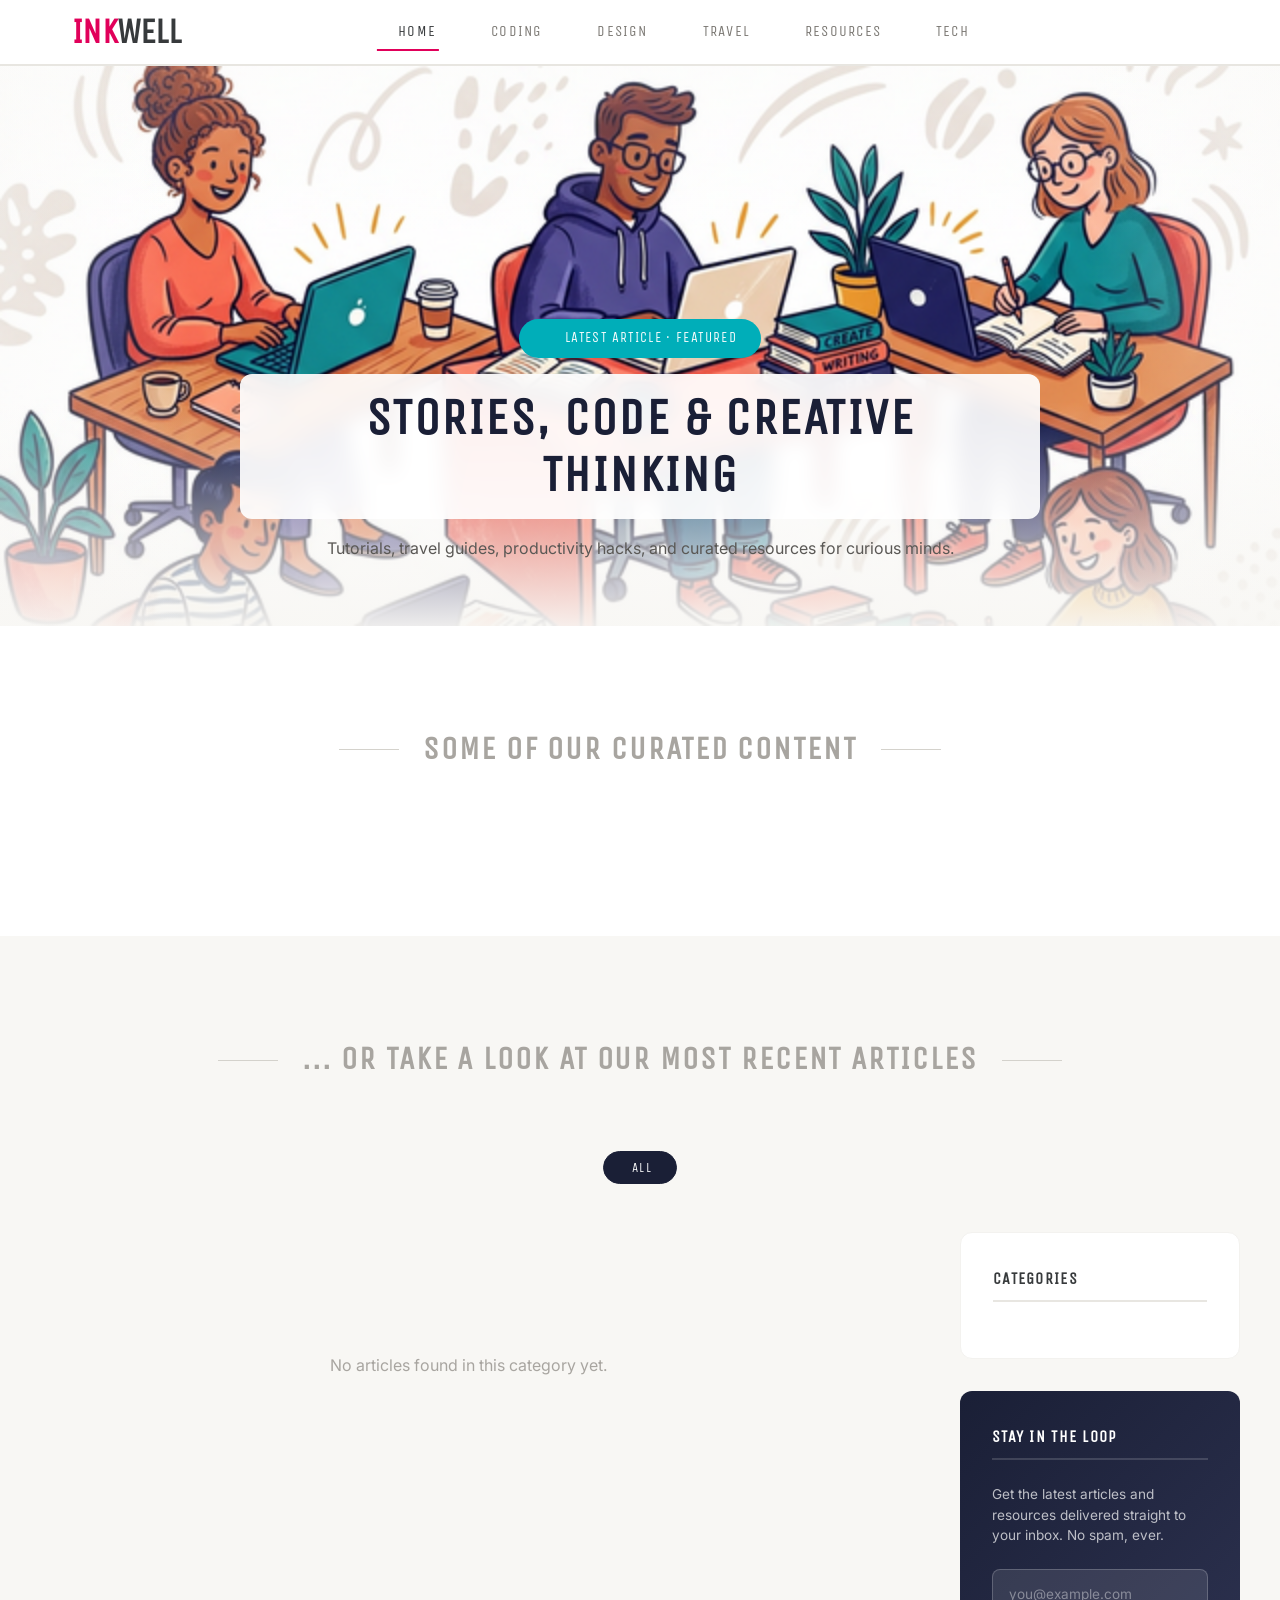
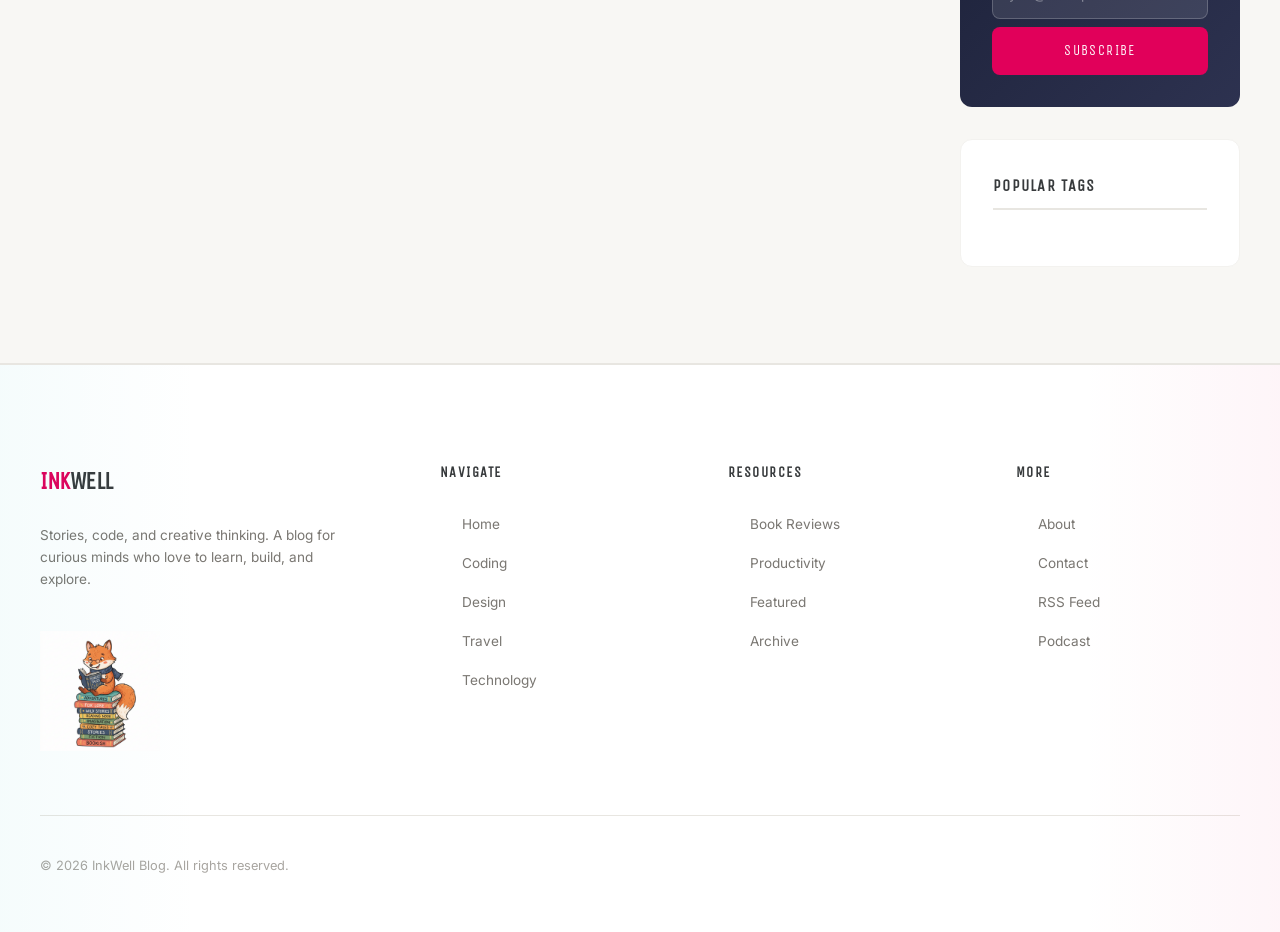
==== commit 51b0f7bd: "feat: Add new content pages for various blog sections along with initial CSS and JavaScript." ====
--- a/index.html
+++ b/index.html
@@ -1,12 +1,14 @@
 <!DOCTYPE html>
 <html lang="en">
+
 <head>
   <meta charset="UTF-8">
   <meta name="viewport" content="width=device-width, initial-scale=1.0">
   <title>InkWell — Stories, Code & Creative Thinking</title>
-  <meta name="description" content="A blog about web development, design, technology, and the creative life. Dive into tutorials, travel guides, productivity hacks, and curated resources.">
+  <meta name="description"
+    content="A blog about web development, design, technology, and the creative life. Dive into tutorials, travel guides, productivity hacks, and curated resources.">
   <meta name="author" content="Tanvir Ahmed">
-  
+
   <!-- Open Graph -->
   <meta property="og:title" content="InkWell — Stories, Code & Creative Thinking">
   <meta property="og:description" content="A blog about web development, design, technology, and the creative life.">
@@ -23,6 +25,7 @@
   <!-- Styles -->
   <link rel="stylesheet" href="css/style.css">
 </head>
+
 <body>
 
   <!-- Reading Progress Bar -->
@@ -38,8 +41,7 @@
     <div class="header-inner">
       <!-- Logo -->
       <a href="#" class="logo" aria-label="InkWell Home">
-        <span class="logo-icon"><i data-lucide="pen-tool" style="width:18px;height:18px;"></i></span>
-        InkWell
+        INK<span style="color: var(--text);">WELL</span>
       </a>
 
       <!-- Desktop Navigation -->
@@ -97,13 +99,7 @@
     <div class="search-container">
       <div class="search-input-wrapper">
         <i data-lucide="search"></i>
-        <input 
-          type="text" 
-          class="search-input" 
-          id="search-input"
-          placeholder="Search articles..."
-          autocomplete="off"
-        >
+        <input type="text" class="search-input" id="search-input" placeholder="Search articles..." autocomplete="off">
       </div>
       <div class="search-results" id="search-results"></div>
       <p class="search-hint">
@@ -128,7 +124,8 @@
           Latest Article · Featured
         </div>
         <h1 class="hero-title" id="hero-title">Stories, Code & Creative Thinking</h1>
-        <p class="hero-subtitle" id="hero-subtitle">Tutorials, travel guides, productivity hacks, and curated resources for curious minds.</p>
+        <p class="hero-subtitle" id="hero-subtitle">Tutorials, travel guides, productivity hacks, and curated resources
+          for curious minds.</p>
       </div>
     </section>
 
@@ -181,7 +178,8 @@
             <div class="sidebar-widget newsletter-widget">
               <h3 class="sidebar-widget-title">Stay in the Loop</h3>
               <p>Get the latest articles and resources delivered straight to your inbox. No spam, ever.</p>
-              <form class="newsletter-form" onsubmit="event.preventDefault(); this.querySelector('button').textContent='SUBSCRIBED ✓'; this.querySelector('button').style.background='var(--teal)';">
+              <form class="newsletter-form"
+                onsubmit="event.preventDefault(); this.querySelector('button').textContent='SUBSCRIBED ✓'; this.querySelector('button').style.background='var(--teal)';">
                 <input type="email" class="newsletter-input" placeholder="you@example.com" required>
                 <button type="submit" class="newsletter-btn">Subscribe</button>
               </form>
@@ -228,6 +226,19 @@
       </button>
     </div>
 
+    <!-- ────────── STATIC PAGE VIEW ────────── -->
+    <div class="page-view" id="page-view" style="display: none;">
+      <div class="page-header"
+        style="max-width: var(--max-width-sm); margin: var(--space-4xl) auto var(--space-xl); padding: 0 var(--space-xl); text-align: center;">
+        <h1 class="page-title" id="page-title"
+          style="font-family: var(--font-display); font-size: 3rem; text-transform: uppercase; color: var(--navy); letter-spacing: 0.05em;">
+        </h1>
+      </div>
+      <article class="page-body post-body" id="page-body">
+        <!-- Rendered by JS -->
+      </article>
+    </div>
+
   </main>
 
   <!-- ================================================================
@@ -238,8 +249,7 @@
       <!-- Brand Column -->
       <div class="footer-brand">
         <a href="#" class="logo">
-          <span class="logo-icon"><i data-lucide="pen-tool" style="width:18px;height:18px;"></i></span>
-          InkWell
+          INK<span style="color: var(--text);">WELL</span>
         </a>
         <p>Stories, code, and creative thinking. A blog for curious minds who love to learn, build, and explore.</p>
         <img src="assets/images/mascot.png" alt="InkWell Mascot" class="footer-mascot">
@@ -260,20 +270,22 @@
       <div class="footer-column">
         <h3>Resources</h3>
         <ul>
-          <li><a href="#"><i data-lucide="book-open" style="width:14px;height:14px;"></i> Book Reviews</a></li>
-          <li><a href="#"><i data-lucide="zap" style="width:14px;height:14px;"></i> Productivity</a></li>
-          <li><a href="#"><i data-lucide="star" style="width:14px;height:14px;"></i> Featured</a></li>
-          <li><a href="#"><i data-lucide="archive" style="width:14px;height:14px;"></i> Archive</a></li>
+          <li><a href="#page/book-reviews"><i data-lucide="book-open" style="width:14px;height:14px;"></i> Book
+              Reviews</a></li>
+          <li><a href="#page/productivity"><i data-lucide="zap" style="width:14px;height:14px;"></i> Productivity</a>
+          </li>
+          <li><a href="#page/featured"><i data-lucide="star" style="width:14px;height:14px;"></i> Featured</a></li>
+          <li><a href="#page/archive"><i data-lucide="archive" style="width:14px;height:14px;"></i> Archive</a></li>
         </ul>
       </div>
 
       <div class="footer-column">
         <h3>More</h3>
         <ul>
-          <li><a href="#"><i data-lucide="user" style="width:14px;height:14px;"></i> About</a></li>
-          <li><a href="#"><i data-lucide="mail" style="width:14px;height:14px;"></i> Contact</a></li>
-          <li><a href="#"><i data-lucide="rss" style="width:14px;height:14px;"></i> RSS Feed</a></li>
-          <li><a href="#"><i data-lucide="headphones" style="width:14px;height:14px;"></i> Podcast</a></li>
+          <li><a href="#page/about"><i data-lucide="user" style="width:14px;height:14px;"></i> About</a></li>
+          <li><a href="#page/contact"><i data-lucide="mail" style="width:14px;height:14px;"></i> Contact</a></li>
+          <li><a href="#page/rss"><i data-lucide="rss" style="width:14px;height:14px;"></i> RSS Feed</a></li>
+          <li><a href="#page/podcast"><i data-lucide="headphones" style="width:14px;height:14px;"></i> Podcast</a></li>
         </ul>
       </div>
     </div>
@@ -289,7 +301,13 @@
     </div>
   </footer>
 
+  <!-- Supabase SDK -->
+  <script src="https://cdn.jsdelivr.net/npm/@supabase/supabase-js@2"></script>
+  <script src="js/env.js"></script>
+  <script src="js/supabase-config.js"></script>
+
   <!-- App Script -->
   <script src="js/app.js"></script>
 </body>
-</html>
+
+</html>
--- a/css/style.css
+++ b/css/style.css
@@ -9,63 +9,63 @@
 /* ---------- CSS Custom Properties ---------- */
 :root {
   /* Brand Colors */
-  --pink:       #e1005a;
+  --pink: #e1005a;
   --pink-light: #ff4d8d;
-  --teal:       #00aeb9;
-  --teal-dark:  #008c95;
-  --navy:       #1a1f36;
+  --teal: #00aeb9;
+  --teal-dark: #008c95;
+  --navy: #1a1f36;
   --navy-light: #2d3250;
 
   /* Neutrals */
-  --white:      #ffffff;
-  --off-white:  #f8f7f4;
-  --cream:      #faf9f6;
-  --gray-100:   #f3f2ef;
-  --gray-200:   #e8e6e1;
-  --gray-300:   #d4d2cc;
-  --gray-400:   #a8a5a0;
-  --gray-500:   #7a7772;
-  --gray-600:   #5a5855;
-  --gray-700:   #3a3835;
-  --text:       #373a3c;
+  --white: #ffffff;
+  --off-white: #f8f7f4;
+  --cream: #faf9f6;
+  --gray-100: #f3f2ef;
+  --gray-200: #e8e6e1;
+  --gray-300: #d4d2cc;
+  --gray-400: #a8a5a0;
+  --gray-500: #7a7772;
+  --gray-600: #5a5855;
+  --gray-700: #3a3835;
+  --text: #373a3c;
 
   /* Category Colors */
-  --cat-coding:       #e1005a;
-  --cat-design:       #00aeb9;
-  --cat-travel:       #f59e0b;
-  --cat-resources:    #8b5cf6;
+  --cat-coding: #e1005a;
+  --cat-design: #00aeb9;
+  --cat-travel: #f59e0b;
+  --cat-resources: #8b5cf6;
   --cat-productivity: #10b981;
-  --cat-technology:   #3b82f6;
+  --cat-technology: #3b82f6;
 
   /* Typography */
   --font-display: 'Unica One', 'Impact', sans-serif;
-  --font-body:    'Lora', 'Georgia', serif;
-  --font-ui:      'Inter', -apple-system, sans-serif;
+  --font-body: 'Lora', 'Georgia', serif;
+  --font-ui: 'Inter', -apple-system, sans-serif;
 
   /* Spacing */
-  --space-xs:  0.25rem;
-  --space-sm:  0.5rem;
-  --space-md:  1rem;
-  --space-lg:  1.5rem;
-  --space-xl:  2rem;
+  --space-xs: 0.25rem;
+  --space-sm: 0.5rem;
+  --space-md: 1rem;
+  --space-lg: 1.5rem;
+  --space-xl: 2rem;
   --space-2xl: 3rem;
   --space-3xl: 4rem;
   --space-4xl: 6rem;
 
   /* Layout */
-  --max-width:     1200px;
-  --max-width-sm:  800px;
+  --max-width: 1200px;
+  --max-width-sm: 800px;
   --sidebar-width: 280px;
 
   /* Transitions */
-  --ease-out:   cubic-bezier(0.25, 0.46, 0.45, 0.94);
+  --ease-out: cubic-bezier(0.25, 0.46, 0.45, 0.94);
   --ease-spring: cubic-bezier(0.34, 1.56, 0.64, 1);
 
   /* Shadows */
-  --shadow-sm:  0 1px 2px rgba(0,0,0,0.05);
-  --shadow-md:  0 4px 12px rgba(0,0,0,0.08);
-  --shadow-lg:  0 8px 30px rgba(0,0,0,0.12);
-  --shadow-xl:  0 20px 60px rgba(0,0,0,0.15);
+  --shadow-sm: 0 1px 2px rgba(0, 0, 0, 0.05);
+  --shadow-md: 0 4px 12px rgba(0, 0, 0, 0.08);
+  --shadow-lg: 0 8px 30px rgba(0, 0, 0, 0.12);
+  --shadow-xl: 0 20px 60px rgba(0, 0, 0, 0.15);
 
   /* Border Radius */
   --radius-sm: 4px;
@@ -110,7 +110,8 @@
   text-decoration: none;
 }
 
-ul, ol {
+ul,
+ol {
   list-style: none;
 }
 
@@ -152,6 +153,7 @@
   z-index: 10001;
   transition: top 0.3s var(--ease-out);
 }
+
 .skip-nav:focus {
   top: var(--space-md);
 }
@@ -186,30 +188,18 @@
 .logo {
   display: flex;
   align-items: center;
-  gap: var(--space-sm);
-  font-family: var(--font-display);
-  font-size: 1.75rem;
-  letter-spacing: 0.02em;
+  font-family: var(--font-display);
+  font-size: 2.2rem;
+  letter-spacing: -0.02em;
   color: var(--pink);
   text-transform: uppercase;
+  text-decoration: none;
+  font-weight: 800;
   transition: transform 0.3s var(--ease-spring);
 }
 
 .logo:hover {
   transform: scale(1.05);
-}
-
-.logo-icon {
-  width: 36px;
-  height: 36px;
-  background: var(--pink);
-  color: var(--white);
-  display: flex;
-  align-items: center;
-  justify-content: center;
-  border-radius: var(--radius-md);
-  font-size: 1.1rem;
-  transform: rotate(-3deg);
 }
 
 /* Desktop Navigation */
@@ -309,9 +299,11 @@
 .mobile-menu-toggle.active span:nth-child(1) {
   transform: rotate(45deg) translate(5px, 5px);
 }
+
 .mobile-menu-toggle.active span:nth-child(2) {
   opacity: 0;
 }
+
 .mobile-menu-toggle.active span:nth-child(3) {
   transform: rotate(-45deg) translate(5px, -5px);
 }
@@ -494,12 +486,11 @@
   position: absolute;
   inset: 0;
   background:
-    linear-gradient(180deg, 
-      rgba(248,247,244,0.2) 0%, 
-      transparent 30%, 
-      transparent 60%, 
-      rgba(248,247,244,0.95) 100%
-    );
+    linear-gradient(180deg,
+      rgba(248, 247, 244, 0.2) 0%,
+      transparent 30%,
+      transparent 60%,
+      rgba(248, 247, 244, 0.95) 100%);
   z-index: 1;
 }
 
@@ -508,12 +499,11 @@
   position: absolute;
   inset: 0;
   background:
-    linear-gradient(90deg, 
-      rgba(248,247,244,0.3) 0%, 
-      transparent 15%, 
-      transparent 85%, 
-      rgba(248,247,244,0.3) 100%
-    );
+    linear-gradient(90deg,
+      rgba(248, 247, 244, 0.3) 0%,
+      transparent 15%,
+      transparent 85%,
+      rgba(248, 247, 244, 0.3) 100%);
   z-index: 1;
 }
 
@@ -598,8 +588,14 @@
   height: 1px;
   background: var(--gray-300);
 }
-.section-title::before { right: calc(100% + var(--space-lg)); }
-.section-title::after  { left:  calc(100% + var(--space-lg)); }
+
+.section-title::before {
+  right: calc(100% + var(--space-lg));
+}
+
+.section-title::after {
+  left: calc(100% + var(--space-lg));
+}
 
 /* Featured Cards Grid */
 .featured-grid {
@@ -631,7 +627,7 @@
 .featured-card-image {
   width: 100px;
   height: 100px;
-  border-radius: var(--radius-md);
+  border-radius: 4px;
   object-fit: cover;
   flex-shrink: 0;
 }
@@ -646,22 +642,39 @@
   display: inline-flex;
   align-items: center;
   gap: 4px;
-  padding: 3px 10px;
-  font-family: var(--font-display);
-  font-size: 0.7rem;
-  letter-spacing: 0.1em;
+  padding: 3px 6px;
+  font-family: var(--font-display);
+  font-size: 0.75rem;
+  letter-spacing: 0.05em;
   text-transform: uppercase;
   color: var(--white);
-  border-radius: var(--radius-full);
+  border-radius: 3px;
   width: fit-content;
 }
 
-.category-badge[data-category="coding"]       { background: var(--cat-coding); }
-.category-badge[data-category="design"]       { background: var(--cat-design); }
-.category-badge[data-category="travel"]       { background: var(--cat-travel); }
-.category-badge[data-category="resources"]    { background: var(--cat-resources); }
-.category-badge[data-category="productivity"] { background: var(--cat-productivity); }
-.category-badge[data-category="technology"]   { background: var(--cat-technology); }
+.category-badge[data-category="coding"] {
+  background: var(--cat-coding);
+}
+
+.category-badge[data-category="design"] {
+  background: var(--cat-design);
+}
+
+.category-badge[data-category="travel"] {
+  background: var(--cat-travel);
+}
+
+.category-badge[data-category="resources"] {
+  background: var(--cat-resources);
+}
+
+.category-badge[data-category="productivity"] {
+  background: var(--cat-productivity);
+}
+
+.category-badge[data-category="technology"] {
+  background: var(--cat-technology);
+}
 
 .featured-card-title {
   font-family: var(--font-display);
@@ -742,27 +755,30 @@
 .article-card {
   display: flex;
   gap: var(--space-xl);
-  padding: var(--space-xl);
-  background: var(--white);
-  border-radius: var(--radius-lg);
-  transition: all 0.35s var(--ease-out);
+  padding: 0 0 var(--space-xl) 0;
+  background: transparent;
+  border-radius: 0;
+  transition: opacity 0.3s var(--ease-out);
   cursor: pointer;
-  border: 1px solid var(--gray-100);
+  border: none;
+  border-bottom: 1px solid var(--gray-100);
   opacity: 0;
   transform: translateY(20px);
   animation: cardReveal 0.6s var(--ease-out) forwards;
 }
 
+.article-card:last-child {
+  border-bottom: none;
+}
+
 .article-card:hover {
-  transform: translateY(-3px);
-  box-shadow: var(--shadow-lg);
-  border-color: var(--gray-200);
+  opacity: 0.8;
 }
 
 .article-card-image {
-  width: 180px;
+  width: 140px;
   height: 140px;
-  border-radius: var(--radius-md);
+  border-radius: 4px;
   object-fit: cover;
   flex-shrink: 0;
 }
@@ -776,23 +792,27 @@
 
 .article-card-title {
   font-family: var(--font-display);
-  font-size: 1.3rem;
-  text-transform: uppercase;
-  letter-spacing: 0.04em;
-  color: var(--text);
-  line-height: 1.2;
+  font-size: 1.4rem;
+  text-transform: uppercase;
+  letter-spacing: 0.05em;
+  color: var(--gray-600);
+  line-height: 1.3;
+  margin-top: 4px;
   transition: color 0.25s;
 }
 
 .article-card:hover .article-card-title {
-  color: var(--pink);
+  color: var(--teal);
 }
 
 .article-card-subtitle {
-  font-family: var(--font-ui);
-  font-size: 0.85rem;
-  color: var(--gray-500);
+  font-family: var(--font-display);
+  font-size: 0.95rem;
+  color: var(--gray-400);
+  text-transform: uppercase;
+  letter-spacing: 0.05em;
   line-height: 1.5;
+  margin-top: 4px;
 }
 
 .article-card-meta {
@@ -809,13 +829,14 @@
   width: 28px;
   height: 28px;
   border-radius: var(--radius-full);
-  background: linear-gradient(135deg, var(--pink), var(--teal));
+  background: var(--gray-200);
+  border: 1px solid var(--gray-300);
   display: flex;
   align-items: center;
   justify-content: center;
-  color: var(--white);
-  font-family: var(--font-ui);
-  font-size: 0.6rem;
+  color: var(--navy);
+  font-family: var(--font-display);
+  font-size: 0.65rem;
   font-weight: 700;
   flex-shrink: 0;
 }
@@ -898,13 +919,13 @@
 
 .newsletter-widget .sidebar-widget-title {
   color: var(--white);
-  border-bottom-color: rgba(255,255,255,0.15);
+  border-bottom-color: rgba(255, 255, 255, 0.15);
 }
 
 .newsletter-widget p {
   font-family: var(--font-ui);
   font-size: 0.85rem;
-  color: rgba(255,255,255,0.7);
+  color: rgba(255, 255, 255, 0.7);
   line-height: 1.5;
   margin-bottom: var(--space-lg);
 }
@@ -921,20 +942,20 @@
   font-family: var(--font-ui);
   font-size: 0.85rem;
   color: var(--white);
-  background: rgba(255,255,255,0.1);
-  border: 1px solid rgba(255,255,255,0.2);
+  background: rgba(255, 255, 255, 0.1);
+  border: 1px solid rgba(255, 255, 255, 0.2);
   border-radius: var(--radius-md);
   outline: none;
   transition: all 0.3s;
 }
 
 .newsletter-input::placeholder {
-  color: rgba(255,255,255,0.4);
+  color: rgba(255, 255, 255, 0.4);
 }
 
 .newsletter-input:focus {
   border-color: var(--teal);
-  background: rgba(255,255,255,0.15);
+  background: rgba(255, 255, 255, 0.15);
 }
 
 .newsletter-btn {
@@ -1005,7 +1026,7 @@
   content: '';
   position: absolute;
   inset: 0;
-  background: linear-gradient(180deg, transparent 40%, rgba(248,247,244,1) 100%);
+  background: linear-gradient(180deg, transparent 40%, rgba(248, 247, 244, 1) 100%);
 }
 
 .post-header {
@@ -1052,14 +1073,24 @@
   width: 40px;
   height: 40px;
   border-radius: var(--radius-full);
-  background: linear-gradient(135deg, var(--pink), var(--teal));
+  background: var(--gray-200);
+  border: 1px solid var(--gray-300);
   display: flex;
   align-items: center;
   justify-content: center;
-  color: var(--white);
+  color: var(--navy);
+  font-family: var(--font-display);
   font-weight: 700;
-  font-size: 0.8rem;
+  font-size: 0.85rem;
   flex-shrink: 0;
+}
+
+#post-author {
+  font-family: var(--font-display);
+  font-weight: 700;
+  color: var(--navy);
+  text-transform: uppercase;
+  letter-spacing: 0.05em;
 }
 
 /* Post Body — Markdown Rendered Content */
@@ -1072,7 +1103,8 @@
 }
 
 .post-body h1 {
-  display: none; /* Hidden because we show the title in post-header */
+  display: none;
+  /* Hidden because we show the title in post-header */
 }
 
 .post-body h2 {
@@ -1263,12 +1295,12 @@
 
 .site-footer::before {
   left: 0;
-  background: linear-gradient(90deg, rgba(0,174,185,0.04), transparent);
+  background: linear-gradient(90deg, rgba(0, 174, 185, 0.04), transparent);
 }
 
 .site-footer::after {
   right: 0;
-  background: linear-gradient(-90deg, rgba(225,0,90,0.04), transparent);
+  background: linear-gradient(-90deg, rgba(225, 0, 90, 0.04), transparent);
 }
 
 .footer-inner {
@@ -1388,6 +1420,7 @@
     opacity: 0;
     transform: translateY(30px);
   }
+
   to {
     opacity: 1;
     transform: translateY(0);
@@ -1402,18 +1435,43 @@
 }
 
 @keyframes spin {
-  to { transform: rotate(360deg); }
+  to {
+    transform: rotate(360deg);
+  }
 }
 
 /* Stagger article cards */
-.article-card:nth-child(1) { animation-delay: 0.1s; }
-.article-card:nth-child(2) { animation-delay: 0.2s; }
-.article-card:nth-child(3) { animation-delay: 0.3s; }
-.article-card:nth-child(4) { animation-delay: 0.4s; }
-.article-card:nth-child(5) { animation-delay: 0.5s; }
-.article-card:nth-child(6) { animation-delay: 0.6s; }
-.article-card:nth-child(7) { animation-delay: 0.7s; }
-.article-card:nth-child(8) { animation-delay: 0.8s; }
+.article-card:nth-child(1) {
+  animation-delay: 0.1s;
+}
+
+.article-card:nth-child(2) {
+  animation-delay: 0.2s;
+}
+
+.article-card:nth-child(3) {
+  animation-delay: 0.3s;
+}
+
+.article-card:nth-child(4) {
+  animation-delay: 0.4s;
+}
+
+.article-card:nth-child(5) {
+  animation-delay: 0.5s;
+}
+
+.article-card:nth-child(6) {
+  animation-delay: 0.6s;
+}
+
+.article-card:nth-child(7) {
+  animation-delay: 0.7s;
+}
+
+.article-card:nth-child(8) {
+  animation-delay: 0.8s;
+}
 
 /* Loading spinner */
 .loading-spinner {
@@ -1598,4 +1656,4 @@
 .reveal.visible {
   opacity: 1;
   transform: translateY(0);
-}
+}
